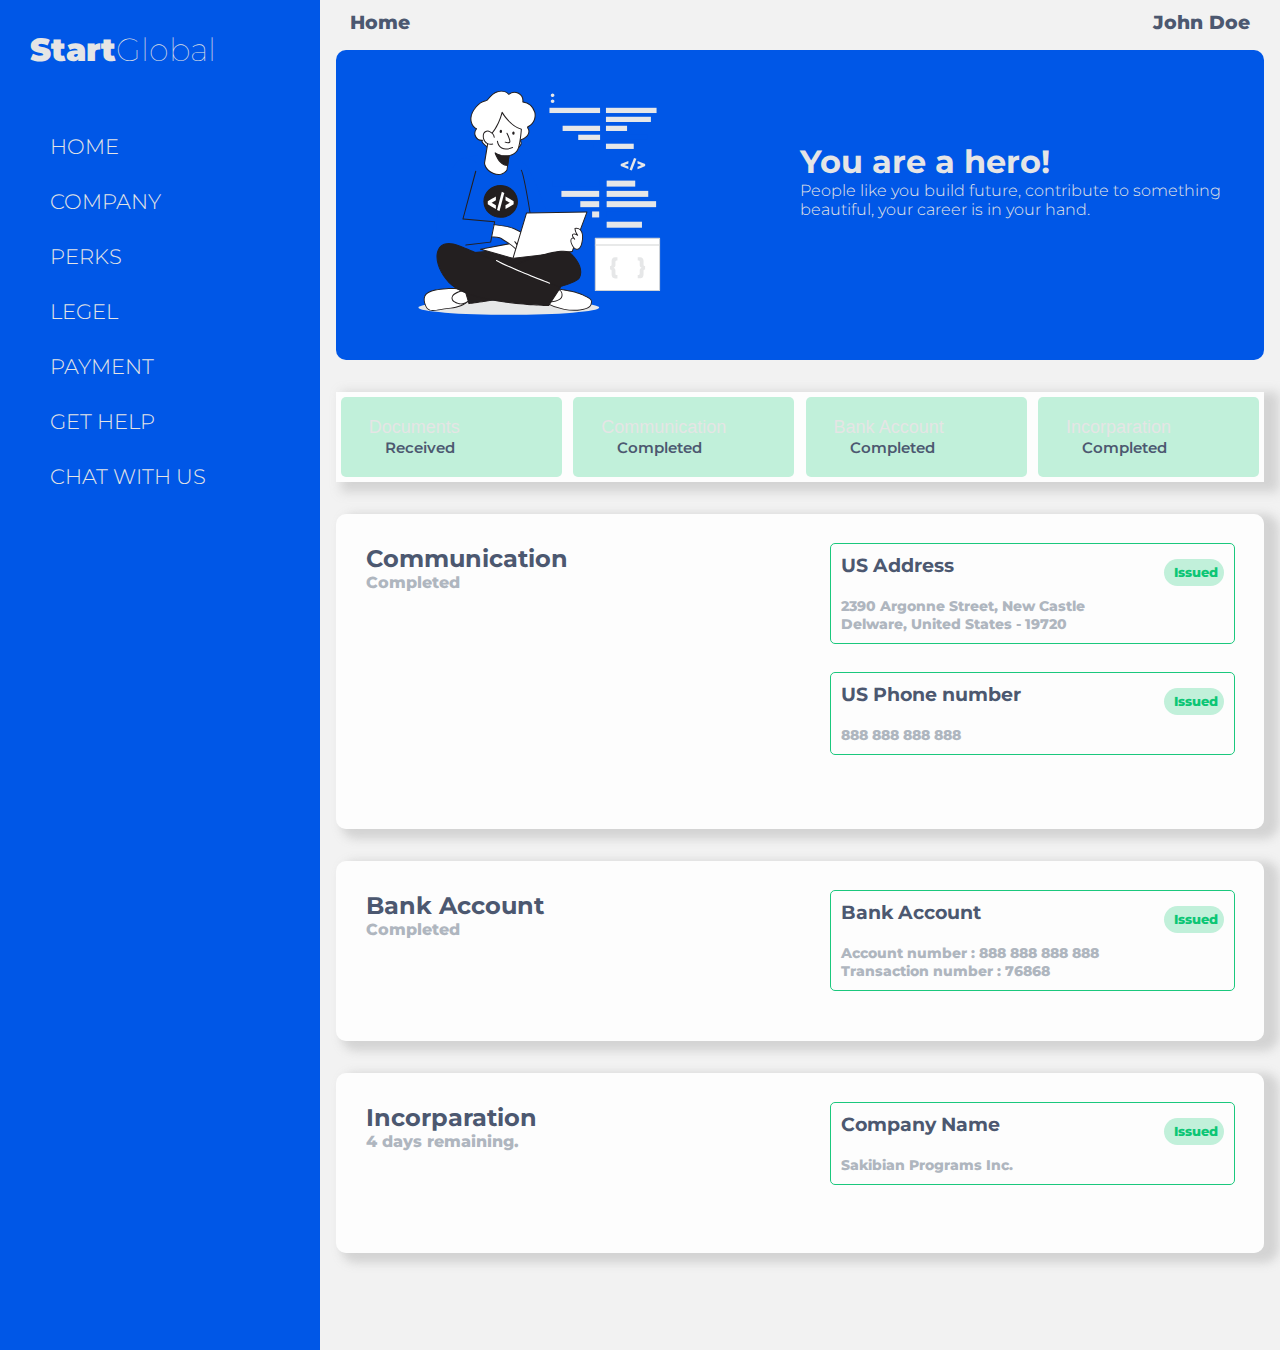
==== index.html @ 133ad94a "Initial release update will be committed soon." ====
<!DOCTYPE html>
<html lang="en">
<head>
  <meta charset="UTF-8">
  <meta http-equiv="X-UA-Compatible" content="IE=edge">
  <meta name="viewport" content="width=device-width, initial-scale=1.0">
  <link rel="stylesheet" href="https://cdnjs.cloudflare.com/ajax/libs/font-awesome/5.15.3/css/all.min.css" integrity="sha512-iBBXm8fW90+nuLcSKlbmrPcLa0OT92xO1BIsZ+ywDWZCvqsWgccV3gFoRBv0z+8dLJgyAHIhR35VZc2oM/gI1w==" crossorigin="anonymous" />
  <link rel="stylesheet" href="style.css">
  <title>QuickPay</title>
</head>
<body>
  <div class="container">
    <div id="sidebar">
      <h1 class="title"><i class="fab fa-google"></i> Start<span class="title-weight">Global</span></h1>
      <ul class="sidebar-ul">
        <li class="sidebar-links"><a href="home.html"><i class="fas fa-home"></i> Home</a></li>
        <li class="sidebar-links"><a href="#"><i class="far fa-building"></i> Company</a></li>
        <li class="sidebar-links"><a href="#"><i class="fas fa-gift"></i> Perks</a></li>
        <li class="sidebar-links"><a href="#"><i class="fas fa-balance-scale"></i> Legel</a></li>
        <li class="sidebar-links"><a href="#"><i class="fas fa-money-check-alt"></i> Payment</a></li>
        <li class="last-child">
          <li class="sidebar-links"><a href="#"><i class="far fa-comment-alt"></i> Get Help</a></li>
          <li class="sidebar-links"><a href="#"><i class="fas fa-headset"></i> Chat With Us</a></li>
        </li>
      </ul>
    </div>
    <main>
      <div class="main-container">
        <nav>
          <ul class="breadcrumb">
            <li><a href="#">Home</a></li>
          </ul>
          <ul class="user-info">
            <li><a href="#">John Doe</a></li>
          </ul>
        </nav>
        <div id="content1">
          <div class="icon card" id="content1-div">
            <svg id="_340_web_developer_flatline" data-name="#340_web_developer_flatline" xmlns="http://www.w3.org/2000/svg" viewBox="0 0 400 300" width="406" height="306" class="illustration styles_illustrationTablet__1DWOa"><ellipse cx="170.24" cy="252.92" rx="89.05" ry="7.27" fill="#e6e7e8"></ellipse><rect x="255.49" y="184.67" width="63.32" height="51.59" fill="#fff"></rect><path d="M318.81,236.77H255.49a.5.5,0,0,1-.5-.5v-51.6a.5.5,0,0,1,.5-.5h63.32a.51.51,0,0,1,.5.5v51.6A.51.51,0,0,1,318.81,236.77Zm-62.82-1h62.32v-50.6H256Z" fill="#d1d3d4"></path><path d="M318.81,191.8H255.49a.5.5,0,0,1-.5-.5.5.5,0,0,1,.5-.5h63.32a.5.5,0,0,1,.5.5A.51.51,0,0,1,318.81,191.8Z" fill="#d1d3d4"></path><path d="M144.34,88.28a7,7,0,0,1-5.86-11.45c-3.82-1.76-5.84-6.28-5.56-10.47s2.49-8,5.25-11.22c2.27-2.63,5.12-5,8.53-5.65a5.6,5.6,0,0,0,1.86-.52,4.77,4.77,0,0,0,1.18-1.19c2.49-3.18,5.56-6.1,9.4-7.38s8.54-.55,11.11,2.58a8.4,8.4,0,0,1,13.84,7.4,14.47,14.47,0,0,1,11.72,10.07c1.43,5.26-1,11.44-5.85,13.93-.56.29-1.23.67-1.21,1.29a1.87,1.87,0,0,0,.48,1c1.56,2.23.78,5.46-1,7.48s-4.44,3.09-7,4.11A3.92,3.92,0,0,1,182,92.7a8.36,8.36,0,0,1-3.32,3.48c-5.56,3.59-12.44,2.47-18.67,2.6-5.75.12-11.46-3.55-15.27-7.71C144,90.28,143.41,88.84,144.34,88.28Z" fill="#fff"></path><path d="M166.9,99.35c-1,0-2,0-2.92,0-1.3,0-2.66-.06-3.94,0-5.22.09-11-2.84-15.66-7.87a3.43,3.43,0,0,1-1-2.51.36.36,0,0,1,0-.11A7.46,7.46,0,0,1,137.72,77c-3.45-1.9-5.6-6.19-5.3-10.67.25-3.83,2.06-7.7,5.37-11.52,2.88-3.32,5.76-5.22,8.82-5.81l.34-.06a2.86,2.86,0,0,0,2.36-1.42c3.14-4,6.29-6.46,9.67-7.59,4.17-1.39,8.74-.42,11.33,2.35A8.91,8.91,0,0,1,184.64,50,15,15,0,0,1,196.3,60.32c1.52,5.59-1.17,12-6.11,14.51-.5.25-.95.53-.94.83a1.31,1.31,0,0,0,.29.56l.09.13c1.78,2.52.77,6.05-1.08,8.09a17.28,17.28,0,0,1-6.46,4,4.66,4.66,0,0,1,.38,4.49A8.64,8.64,0,0,1,179,96.6C175.29,99,171.09,99.35,166.9,99.35Zm-5.75-1.08c.95,0,1.91,0,2.85,0,5,.1,10.15.21,14.42-2.55a7.71,7.71,0,0,0,3.13-3.26,3.41,3.41,0,0,0-.65-3.9.5.5,0,0,1-.17-.46.51.51,0,0,1,.31-.39c2.34-.94,5-2,6.77-4,1.59-1.75,2.48-4.75,1-6.85l-.09-.11a2,2,0,0,1-.48-1.12c0-1,.95-1.48,1.48-1.75,4.54-2.34,7-8.2,5.6-13.36A14,14,0,0,0,184,50.88a.5.5,0,0,1-.42-.56,7.92,7.92,0,0,0-13-7,.49.49,0,0,1-.37.12.48.48,0,0,1-.34-.18c-2.25-2.74-6.6-3.74-10.56-2.41-3.19,1.06-6.19,3.42-9.17,7.21a5.1,5.1,0,0,1-1.31,1.31,4.65,4.65,0,0,1-1.7.52l-.32.06c-2.83.55-5.53,2.34-8.26,5.48-3.16,3.65-4.88,7.33-5.12,10.93-.29,4.32,1.87,8.42,5.27,10a.51.51,0,0,1,.28.34.5.5,0,0,1-.11.43,6.47,6.47,0,0,0,5.44,10.63.49.49,0,0,1,.52.35.5.5,0,0,1-.22.58.43.43,0,0,0-.22.34,2.45,2.45,0,0,0,.74,1.69c4.42,4.82,10,7.64,14.89,7.54Z" fill="#231f20"></path><path d="M215.76,234.73c2.29,0,19.36,1.85,27.35,5.82s9.72,4.28,8.1,9.64-15.69,6.68-26.4,4.66a72.26,72.26,0,0,1-19.75-7.18Z" fill="#fff"></path><path d="M234.91,256.28a54.49,54.49,0,0,1-10.18-1,73.08,73.08,0,0,1-19.89-7.22.5.5,0,0,1-.23-.32.45.45,0,0,1,.1-.37l10.7-12.94a.42.42,0,0,1,.34-.17h.1c2.79,0,19.46,1.9,27.46,5.87l1.8.89c6.41,3.14,8.14,4,6.54,9.3C250.64,253.68,244.06,256.28,234.91,256.28Zm-29.14-8.75a72.34,72.34,0,0,0,19.13,6.87c10.75,2,24.39.58,25.88-4.34,1.37-4.56.38-5.05-6.07-8.21l-1.8-.89c-7.63-3.79-23.95-5.72-26.94-5.78Z" fill="#231f20"></path><path d="M218.05,234.68a6.16,6.16,0,0,1,4.61,7c-.75,5.69-12.78,5.93-13.47,6S218.05,234.68,218.05,234.68Z" fill="#fff"></path><path d="M209.19,248a.53.53,0,0,1-.44-.26c-.15-.3-.39-.76,8.93-13.37a.45.45,0,0,1,.48-.17c.05,0,5.75,1.43,5,7.46-.76,5.79-11.72,6.3-13.91,6.34Zm9-12.83c-2.93,4-7.29,10-8.38,11.9,2.74-.13,11.75-.9,12.36-5.53A5.6,5.6,0,0,0,218.23,235.21Z" fill="#231f20"></path><path d="M128.89,247.71c-.35.18-3.62,4.43-17.88,6.13s-19.55,4.77-22.73-2.72-1-12.33,6-14.47,26.39-3.91,30.19-.33S128.89,247.71,128.89,247.71Z" fill="#fff"></path><path d="M95.32,256.38c-3.53,0-5.8-1.18-7.46-5.08s-1.91-7.25-.7-9.84c1.12-2.4,3.48-4.17,7-5.24,6.58-2,26.57-4.06,30.63-.23,3.89,3.66,4.51,11.36,4.54,11.68a.48.48,0,0,1-.22.43l-.14.12c-4.11,3.74-12,5.37-17.92,6.07-3.07.37-5.71.8-8,1.18A52.64,52.64,0,0,1,95.32,256.38Zm18.46-21.66c-6.85,0-15.15,1.09-19.33,2.37-3.28,1-5.46,2.6-6.46,4.76-1.1,2.34-.86,5.4.71,9.09,2.35,5.55,5.82,5,14.18,3.63,2.34-.38,5-.81,8.08-1.18,5.78-.69,13.49-2.27,17.42-5.85l0,0c-.14-1.31-1-7.78-4.23-10.86C122.71,235.26,118.6,234.72,113.78,234.72Z" fill="#231f20"></path><path d="M133.44,244.65s-6.47,5.4-10.78,4.76-10.27-3-7.87-7.65,17.85-7.45,17.85-7.45Z" fill="#fff"></path><path d="M123.4,249.92a5.42,5.42,0,0,1-.81-.06c-3.23-.48-7.13-1.86-8.38-4.31a4.18,4.18,0,0,1,.17-4c2.48-4.82,17.54-7.57,18.18-7.69a.46.46,0,0,1,.36.09.48.48,0,0,1,.18.33l.8,10.33a.47.47,0,0,1-.16.39C133.48,245.21,127.79,249.92,123.4,249.92Zm8.83-15.06c-2.65.52-15,3.15-17,7.11a3.29,3.29,0,0,0-.18,3.17c1.1,2.13,4.7,3.37,7.71,3.82,3.67.55,9.18-3.67,10.24-4.51Z" fill="#231f20"></path><path d="M211.16,199.29s-6.82,26.6-31.71,31.68-37.77,3.74-46.59-13.06-3-27.08-3-27.08l78.55-1.56Z" fill="#231f20"></path><path d="M158.92,234.08c-12,0-20.33-4.18-26.51-15.94-8.84-16.85-3.21-27.13-3-27.56a.5.5,0,0,1,.43-.25l78.55-1.56a.49.49,0,0,1,.5.37l2.72,10a.57.57,0,0,1,0,.26c-.07.27-7.18,27-32.1,32.05C171.64,233.08,164.83,234.08,158.92,234.08Zm-28.73-42.76c-.78,1.65-4.72,11.43,3.11,26.36,8.95,17,22,17.72,46,12.8,23.43-4.78,30.74-29.23,31.29-31.19l-2.59-9.51Z" fill="#231f20"></path><path d="M124,199.53s-12.87-41.6-11.18-67.67,11.38-27,24.6-28.47c5.87-.66,37.14-5.29,48.85,8.49s32.32,78.32,32.32,78.32Z" fill="#0057e7"></path><path d="M170.45,103.46l-2,13.92s-4.38,7.19-13.15,3.55-8.94-10.35-8.94-10.35l4.16-25.72s9.25-8.3,13.14-24.16c0,0,7.75,13.52,19,16.56,0,0-.75,11.23-2.76,18.19C177.9,102.18,170.59,103.38,170.45,103.46Z" fill="#fff"></path><path d="M160,122.45a12.76,12.76,0,0,1-4.94-1.06c-9-3.72-9.24-10.51-9.25-10.8L150,84.78a.55.55,0,0,1,.16-.3c.09-.08,9.18-8.38,13-23.9a.52.52,0,0,1,.42-.37.5.5,0,0,1,.5.24c.08.14,7.79,13.38,18.68,16.32a.5.5,0,0,1,.37.52c0,.11-.78,11.37-2.78,18.3-1.65,5.71-7,7.67-9.44,8.27l-2,13.59a.6.6,0,0,1-.06.19A11,11,0,0,1,160,122.45ZM151,85.1l-4.14,25.56c0,.16.3,6.34,8.64,9.81,7.79,3.23,12-2.52,12.48-3.27l2-13.81a.47.47,0,0,1,.25-.36.78.78,0,0,1,.3-.1c2.15-.51,7.33-2.28,8.87-7.62,1.76-6.09,2.56-15.61,2.71-17.68-9.4-2.76-16.22-12.45-18.26-15.66C160.05,76.05,152.08,84,151,85.1Zm17.46,32.28h0Z" fill="#231f20"></path><path d="M155.91,85.25a6,6,0,0,0-1.52-3.5,10.51,10.51,0,0,0-2.94-2.12,4.55,4.55,0,0,0-1.87-.65,3.8,3.8,0,0,0-1.37.27,4.68,4.68,0,0,0-2.56,2,5.45,5.45,0,0,0-.53,2.59,11.08,11.08,0,0,0,.26,2.88,7.3,7.3,0,0,0,9,5.28" fill="#fff"></path><path d="M152.48,92.71a7.81,7.81,0,0,1-7.58-5.9,10.89,10.89,0,0,1-.28-3,6,6,0,0,1,.59-2.82A5.14,5.14,0,0,1,148,78.78a4.42,4.42,0,0,1,1.56-.3,5,5,0,0,1,2.09.71,11.07,11.07,0,0,1,3.07,2.22,6.52,6.52,0,0,1,1.65,3.8.51.51,0,0,1-.46.54.52.52,0,0,1-.54-.46A5.53,5.53,0,0,0,154,82.08a9.93,9.93,0,0,0-2.81-2,4,4,0,0,0-1.65-.6,3.15,3.15,0,0,0-1.18.24,4.25,4.25,0,0,0-2.3,1.73,5.09,5.09,0,0,0-.46,2.36,9.72,9.72,0,0,0,.25,2.75,6.81,6.81,0,0,0,8.36,4.92.5.5,0,0,1,.61.35.5.5,0,0,1-.36.61A7.48,7.48,0,0,1,152.48,92.71Z" fill="#231f20"></path><path d="M168.48,81.28s3.93,7.75,2.64,8.86-4.39-.11-4.39-.11" fill="#fff"></path><path d="M169.51,91.11a9.06,9.06,0,0,1-3-.61.5.5,0,0,1-.28-.65.51.51,0,0,1,.65-.28c.73.28,3,.93,3.87.19.53-.44-.79-4.38-2.75-8.26a.49.49,0,0,1,.22-.67.51.51,0,0,1,.67.22c1.23,2.44,3.95,8.24,2.52,9.47A3,3,0,0,1,169.51,91.11Z" fill="#231f20"></path><ellipse cx="162.41" cy="79.44" rx="1.68" ry="1.2" transform="translate(70.03 234.85) rotate(-85.34)" fill="#231f20"></ellipse><ellipse cx="174.8" cy="81.15" rx="1.68" ry="1.2" transform="translate(80.88 249.44) rotate(-85.74)" fill="#231f20"></ellipse><path d="M167.46,97.31a9.49,9.49,0,0,1-4.41-1c-2.39-1.25-3.92-3.64-4.55-7.1a.5.5,0,0,1,.41-.58.51.51,0,0,1,.58.4c.56,3.14,1.92,5.29,4,6.39,4.2,2.2,10.11-.46,10.17-.49a.5.5,0,0,1,.66.25.49.49,0,0,1-.25.66A17.74,17.74,0,0,1,167.46,97.31Z" fill="#231f20"></path><path d="M170.45,103.46s-9,.74-13.64-2.92c0,0,3.95,12.5,12.25,12.46Z" fill="#231f20"></path><path d="M169,113.5c-8.54,0-12.52-12.29-12.69-12.81a.51.51,0,0,1,.2-.56.48.48,0,0,1,.59,0c4.47,3.49,13.2,2.82,13.29,2.81a.5.5,0,0,1,.53.57l-1.39,9.55A.53.53,0,0,1,169,113.5Zm-11.2-11.7c1.27,3.13,4.87,10.38,10.81,10.69l1.23-8.49C167.92,104.08,162,104.14,157.82,101.8Z" fill="#231f20"></path><path d="M127.51,105.71c-18.47-2.3-35.81,76.11-25.73,83.56,15.72,11.63,63.7-4.25,63.7-4.25l-4.8-20.69s-34.63,1.65-35.26-5.46,19.35-40.44,16.55-45.3S127.51,105.71,127.51,105.71Z" fill="#0057e7"></path><path d="M192,164.91a.44.44,0,0,1-.45-.39c-2.38-16.72-7.6-44.72-9.29-46.36a.46.46,0,0,1,.64-.66c2.17,2.11,7.75,34.23,9.55,46.89a.46.46,0,0,1-.39.52Z" fill="#231f20"></path><polygon points="174.33 204.47 142.45 195.54 201 184.53 232.69 197.81 174.33 204.47" fill="#fff"></polygon><path d="M174.33,205a.3.3,0,0,1-.13,0L142.32,196a.5.5,0,0,1,0-1l58.55-11a.45.45,0,0,1,.28,0l31.69,13.28a.5.5,0,0,1,.3.53.5.5,0,0,1-.44.43L174.39,205Zm-29.68-9.33L174.37,204l56.36-6.43-29.79-12.48Z" fill="#231f20"></path><path d="M155.52,171.48c7,.77,13.49,1.27,20,4a49.08,49.08,0,0,1,10.46,6,33.69,33.69,0,0,1,4.59,3.92c1.12,1.22.76,2.41-1.12,1.82a22.73,22.73,0,0,1-6.14-3,65.14,65.14,0,0,1,11.87,12.67c.38.54.75,1.31.3,1.79s-1.45,0-2-.5l-9.89-9.38a31.37,31.37,0,0,1,6.59,7.92c.25.43.49,1,.23,1.39-.44.73-1.56.18-2.16-.43a71.83,71.83,0,0,1-8.05-9.7l5.34,8a1.18,1.18,0,0,1-1.51.73,3.43,3.43,0,0,1-1.47-1.16l-6.47-7.43,3.82,5.26c.6.82,1.2,2,.51,2.77s-2.25,0-3.13-.78a64.78,64.78,0,0,0-11.59-8.43c-1.51-.89-2.8-2.1-4.47-2.61-2.4-.74-5.4-.64-7.9-.92" fill="#fff"></path><path d="M195,199.36a2.92,2.92,0,0,1-1.76-.86l-3.2-3c.21.33.42.67.61,1a1.83,1.83,0,0,1,.23,1.86,1.14,1.14,0,0,1-.86.56,2.73,2.73,0,0,1-2-.91c-.66-.66-1.3-1.33-1.93-2a.45.45,0,0,1,0,.11,1.34,1.34,0,0,1-.64.89,1.84,1.84,0,0,1-1.45.19,3.78,3.78,0,0,1-1.68-1.3l-1.18-1.35a1.89,1.89,0,0,1-.28,2,1.59,1.59,0,0,1-1.14.53A4.32,4.32,0,0,1,177,195.7a62.86,62.86,0,0,0-11.5-8.36c-.51-.3-1-.64-1.48-1a10.58,10.58,0,0,0-2.89-1.6,23.73,23.73,0,0,0-5.33-.72c-.86-.05-1.7-.1-2.49-.18a.46.46,0,0,1-.4-.51.45.45,0,0,1,.5-.4c.78.08,1.6.13,2.44.18a24.36,24.36,0,0,1,5.55.75,11.93,11.93,0,0,1,3.14,1.72c.46.33.93.65,1.42.94A64.73,64.73,0,0,1,177.63,195a3.7,3.7,0,0,0,2,1.05.69.69,0,0,0,.49-.23c.54-.59-.2-1.74-.54-2.21l-3.82-5.25a.44.44,0,0,1,.08-.62.45.45,0,0,1,.63,0l6.48,7.43a2.94,2.94,0,0,0,1.25,1,.92.92,0,0,0,.71-.09.45.45,0,0,0,.16-.14l-5.21-7.83a.45.45,0,0,1,.75-.51,72.39,72.39,0,0,0,8,9.64,2,2,0,0,0,1.25.64.22.22,0,0,0,.19-.12c.11-.17,0-.49-.23-.93a30.72,30.72,0,0,0-4.29-5.7l-2.23-2.12a.46.46,0,0,1,.62-.67c.79.68,1.54,1.39,2.26,2.14l7.64,7.25a1.88,1.88,0,0,0,1.15.62.25.25,0,0,0,.21-.1c.23-.24,0-.78-.33-1.22a64.78,64.78,0,0,0-11.78-12.58.46.46,0,0,1,.55-.73,22,22,0,0,0,6,2.94c.7.22,1.07.13,1.14,0s0-.57-.49-1.09a32.21,32.21,0,0,0-4.53-3.86,48.35,48.35,0,0,0-10.36-5.93c-5.87-2.45-11.74-3.08-18-3.75l-1.95-.22a.45.45,0,0,1-.4-.5.45.45,0,0,1,.5-.4l2,.21c6.29.68,12.22,1.32,18.21,3.82a49.11,49.11,0,0,1,10.56,6,33.78,33.78,0,0,1,4.66,4c.72.78.94,1.63.58,2.2-.21.32-.77.8-2.18.36a21.32,21.32,0,0,1-2.39-.89,65.86,65.86,0,0,1,8.63,9.86c.69,1,.78,1.81.27,2.37a1.19,1.19,0,0,1-.86.39Z" fill="#231f20"></path><polygon points="232.69 197.81 247.28 158.76 187.69 159.94 174.33 204.47 232.69 197.81" fill="#fff"></polygon><path d="M174.33,205a.48.48,0,0,1-.38-.18.51.51,0,0,1-.1-.46l13.36-44.53a.52.52,0,0,1,.47-.36l59.59-1.18a.51.51,0,0,1,.42.21.54.54,0,0,1,.06.46l-14.59,39a.51.51,0,0,1-.42.33L174.39,205Zm13.74-44.54-13,43.46,57.3-6.54,14.22-38.08Zm44.62,37.38h0Z" fill="#231f20"></path><path d="M229.51,198.17S245.68,211.3,240,223.34,131,249.14,131,249.14l-4.65-15.74S207.4,192,229.51,198.17Z" fill="#231f20"></path><path d="M131,249.64a.51.51,0,0,1-.48-.36l-4.65-15.74a.48.48,0,0,1,.25-.58c.2-.11,20.53-10.46,43.31-19.94,30.65-12.75,50.9-17.91,60.18-15.33a.5.5,0,0,1,.19.1,43.84,43.84,0,0,1,7.46,8.17c4.46,6.42,5.54,12.5,3.12,17.6-5.78,12.14-105.09,25.51-109.31,26.07Zm-4.06-16,4.42,14.92c7.22-1,102.75-14.18,108.12-25.45,5.28-11.12-9-23.49-10.24-24.5C208.22,193,133,230.64,127,233.66Z" fill="#231f20"></path><path d="M121,192.14s80.23,32.44,100.12,41L209.56,251s-74.08-1.45-95.32-20.06S94.41,181.35,121,192.14Z" fill="#231f20"></path><path d="M209.56,251.52h0c-.18,0-18.79-.39-39.75-3.05-28.2-3.59-47-9.35-55.89-17.14-11.12-9.74-18.91-26.84-12.79-36.77,2-3.3,7.34-8.05,20.08-2.89h0c.8.33,80.46,32.55,100.13,41a.48.48,0,0,1,.28.31.52.52,0,0,1-.06.42L210,251.29A.5.5,0,0,1,209.56,251.52ZM111.15,190.4c-4.11,0-7.26,1.58-9.18,4.68-4.72,7.67-.79,23.77,12.6,35.5,20.21,17.71,89.73,19.81,94.72,19.93l11.1-17.15c-20.54-8.8-98.77-40.44-99.57-40.76h0A26.24,26.24,0,0,0,111.15,190.4Z" fill="#231f20"></path><path d="M233,182.22a2.84,2.84,0,0,0,.58,1.26l1.56,2.33a1.69,1.69,0,0,0-2.32-1.16,2.73,2.73,0,0,0-1.43,2.47,7.86,7.86,0,0,0,.7,2.91c1.11,2.88,3.62,7.09,7.25,4.91,2.46-1.48,3.14-6.7,3.49-9.3.69-5.12-.88-11.7-7.46-10.7a12.66,12.66,0,0,0,2.7,6.91C237,180.81,232.67,179.2,233,182.22Z" fill="#fff"></path><path d="M237.33,196a3.44,3.44,0,0,1-1.18-.2c-2.37-.81-3.85-3.86-4.52-5.61a8.4,8.4,0,0,1-.73-3.08,3.12,3.12,0,0,1,1.71-2.87,1.89,1.89,0,0,1,.78-.17l-.22-.33a3.25,3.25,0,0,1-.66-1.48,1.82,1.82,0,0,1,1-2,4.26,4.26,0,0,1,3.1.23,13,13,0,0,1-1.68-5.48.47.47,0,0,1,.39-.49,6.32,6.32,0,0,1,5.67,1.56c2.35,2.32,2.74,6.5,2.31,9.65-.39,2.88-1.09,8.05-3.71,9.63A4.23,4.23,0,0,1,237.33,196Zm-3.88-11a1.19,1.19,0,0,0-.47.09,2.27,2.27,0,0,0-1.16,2.06,7.28,7.28,0,0,0,.66,2.74c.5,1.28,1.88,4.35,4,5.07a3,3,0,0,0,2.62-.39c2.25-1.35,2.93-6.43,3.26-8.87.41-3,.08-6.9-2-9a5.29,5.29,0,0,0-4.47-1.37,12.25,12.25,0,0,0,2.57,6.23.45.45,0,0,1-.05.62.46.46,0,0,1-.63,0c-.67-.66-2.88-1.6-3.87-1.12-.22.1-.5.33-.43,1.11h0a2.71,2.71,0,0,0,.5,1.06l.84,1.24a1.78,1.78,0,0,1,.8,1.29.46.46,0,0,1-.3.48.45.45,0,0,1-.53-.18l-.62-.92A1.43,1.43,0,0,0,233.45,185Z" fill="#231f20"></path><path d="M210.47,229.44a.63.63,0,0,1-.19,0c-1.75-.68-43.11-16.69-52.43-22.4a.52.52,0,0,1-.17-.71.51.51,0,0,1,.71-.17c9.24,5.66,51.83,22.15,52.26,22.31a.52.52,0,0,1,.3.67A.51.51,0,0,1,210.47,229.44Z" fill="#fff"></path><ellipse cx="162.23" cy="148.51" rx="16.51" ry="15.63" fill="#231f20"></ellipse><path d="M162.23,164.63c-9.38,0-17-7.23-17-16.12s7.63-16.13,17-16.13,17,7.24,17,16.13S171.61,164.63,162.23,164.63Zm0-31.25c-8.83,0-16,6.79-16,15.13s7.18,15.12,16,15.12,16-6.78,16-15.12S171.06,133.38,162.23,133.38Z" fill="#231f20"></path><path d="M153.52,153.59l-4-2.34v-3.09l4-2.34q2-1.15,4-2.34v3.74c-.71.44-1.42.87-2.13,1.28s-1.41.83-2.13,1.28l2.13,1.18,2.13,1.19v3.78Z" fill="#fff"></path><path d="M158.65,156.92,163.36,139l2.46,1.11L161.09,158Z" fill="#fff"></path><path d="M171,145.82l4,2.34v3.09l-4,2.34-4,2.34v-3.78l2.13-1.19,2.13-1.18c-.71-.45-1.42-.88-2.13-1.28s-1.41-.84-2.13-1.28v-3.74Z" fill="#fff"></path><path d="M128,192a.5.5,0,0,1-.06-1l24-2.91,3.81-19.21L125,166.28a.49.49,0,0,1-.37-.21.48.48,0,0,1-.08-.42l12.64-47.06a.5.5,0,0,1,1,.26l-12.49,46.49,30.67,2.54a.53.53,0,0,1,.36.2.51.51,0,0,1,.09.4l-4,20.11a.51.51,0,0,1-.43.4L128,191.94Z" fill="#231f20"></path><rect x="210.3" y="56.2" width="49.86" height="5.16" fill="#e6e7e8"></rect><rect x="265.96" y="56.2" width="49.86" height="5.16" fill="#e6e7e8"></rect><rect x="230.89" y="65.04" width="29.27" height="5.16" fill="#0057e7"></rect><rect x="265.96" y="65.04" width="44.29" height="5.16" fill="#e6e7e8"></rect><rect x="223.27" y="73.89" width="36.89" height="5.16" fill="#e6e7e8"></rect><rect x="265.96" y="73.89" width="20.8" height="5.16" fill="#e6e7e8"></rect><rect x="238.65" y="82.73" width="21.52" height="5.16" fill="#e6e7e8"></rect><rect x="265.96" y="82.73" width="40.74" height="5.16" fill="#0057e7"></rect><rect x="253.31" y="91.58" width="6.85" height="5.16" fill="#0057e7"></rect><rect x="265.96" y="91.58" width="27.37" height="5.16" fill="#e6e7e8"></rect><rect x="213.48" y="127.94" width="45.82" height="5.91" fill="#0057e7"></rect><rect x="266.66" y="127.94" width="28.14" height="5.91" fill="#e6e7e8"></rect><rect x="222.09" y="138.06" width="37.2" height="5.91" fill="#e6e7e8"></rect><rect x="266.66" y="138.06" width="40.97" height="5.91" fill="#e6e7e8"></rect><rect x="240.69" y="148.19" width="18.6" height="5.91" fill="#e6e7e8"></rect><rect x="266.66" y="148.19" width="48.72" height="5.91" fill="#e6e7e8"></rect><rect x="252.32" y="158.32" width="6.97" height="5.91" fill="#e6e7e8"></rect><rect x="266.66" y="158.32" width="51.78" height="5.91" fill="#0057e7"></rect><rect x="266.66" y="168.44" width="34.78" height="5.91" fill="#e6e7e8"></rect><path d="M284.29,115.12l-3.76-1.5v-2l3.76-1.5,3.76-1.5V111c-.68.29-1.35.56-2,.82s-1.34.53-2,.82l2,.76,2,.76v2.42Z" fill="#e6e7e8"></path><path d="M289.16,117.25l4.46-11.47,2.34.7L291.47,118Z" fill="#e6e7e8"></path><path d="M300.82,110.15c1.25.5,2.51,1,3.76,1.5v2l-3.76,1.5-3.76,1.5V114.2l2-.76,2-.76c-.68-.29-1.35-.56-2-.82s-1.34-.53-2-.82v-2.39Z" fill="#e6e7e8"></path><path d="M211.61,43.9a1.53,1.53,0,0,1,.15-.67,1.57,1.57,0,0,1,.39-.56,1.85,1.85,0,0,1,.57-.36,1.87,1.87,0,0,1,.71-.14,1.75,1.75,0,0,1,.67.14,1.92,1.92,0,0,1,.56.36,1.85,1.85,0,0,1,.38.56,1.67,1.67,0,0,1,.14.67,1.72,1.72,0,0,1-.14.68,1.83,1.83,0,0,1-.38.53,1.86,1.86,0,0,1-1.23.5,1.87,1.87,0,0,1-.71-.14,1.68,1.68,0,0,1-.57-.36,1.55,1.55,0,0,1-.39-.53A1.57,1.57,0,0,1,211.61,43.9Zm0,5.86a1.73,1.73,0,0,1,.54-1.22,1.7,1.7,0,0,1,.57-.37,1.87,1.87,0,0,1,.71-.13,1.74,1.74,0,0,1,.67.13,1.76,1.76,0,0,1,.56.37,1.8,1.8,0,0,1,.38.55,1.7,1.7,0,0,1,0,1.35,1.75,1.75,0,0,1-.38.54,1.92,1.92,0,0,1-.56.36,1.74,1.74,0,0,1-.67.13,1.87,1.87,0,0,1-.71-.13,1.85,1.85,0,0,1-.57-.36,1.5,1.5,0,0,1-.39-.54A1.54,1.54,0,0,1,211.61,49.76Z" fill="#e6e7e8"></path><path d="M270,212.16a1.77,1.77,0,0,0,1.11-.32c.28-.21.41-.65.41-1.33v-3.1a5.81,5.81,0,0,1,.2-1.52,3.81,3.81,0,0,1,.62-1.28,3.2,3.2,0,0,1,1.08-.88,3.54,3.54,0,0,1,1.6-.33h2.25v3.22h-.79a1,1,0,0,0-.93.44,1.92,1.92,0,0,0-.25,1v3.16a2.91,2.91,0,0,1-.21,1.17,2.69,2.69,0,0,1-.5.78,2.07,2.07,0,0,1-.65.47,1.72,1.72,0,0,1-.63.19v0a2.66,2.66,0,0,1,.63.2,2,2,0,0,1,.65.45,2.76,2.76,0,0,1,.71,1.95v3.17a1.86,1.86,0,0,0,.25,1,1,1,0,0,0,.93.45h.79v3.22h-2.25a3.54,3.54,0,0,1-1.6-.33,3.2,3.2,0,0,1-1.08-.88,3.91,3.91,0,0,1-.62-1.28,5.94,5.94,0,0,1-.2-1.53v-3.1a1.6,1.6,0,0,0-.41-1.32,1.77,1.77,0,0,0-1.11-.32Z" fill="#e6e7e8"></path><path d="M304.54,215.49a1.8,1.8,0,0,0-1.12.32,1.63,1.63,0,0,0-.41,1.32v3.1a5.94,5.94,0,0,1-.2,1.53,3.72,3.72,0,0,1-.62,1.28,3,3,0,0,1-1.08.88,3.54,3.54,0,0,1-1.6.33h-2.25V221h.8a1,1,0,0,0,.92-.45,1.86,1.86,0,0,0,.25-1v-3.17a2.9,2.9,0,0,1,.21-1.16,2.69,2.69,0,0,1,.51-.79,2,2,0,0,1,.64-.45,2.88,2.88,0,0,1,.64-.2v0a1.82,1.82,0,0,1-.64-.19,2,2,0,0,1-.64-.47,2.51,2.51,0,0,1-.51-.78,2.91,2.91,0,0,1-.21-1.17V208a1.92,1.92,0,0,0-.25-1,1,1,0,0,0-.92-.44h-.8V203.4h2.25a3.54,3.54,0,0,1,1.6.33,3,3,0,0,1,1.08.88,3.63,3.63,0,0,1,.62,1.28,5.81,5.81,0,0,1,.2,1.52v3.1a1.64,1.64,0,0,0,.41,1.33,1.8,1.8,0,0,0,1.12.32Z" fill="#e6e7e8"></path></svg>
          </div>
          <div class="text card" id="content1-div">
            <h1>You are a hero!</h1>
            <p>People like you build future, contribute to something beautiful, your career is in your hand.</p>
          </div>
        </div>
        <div id="content2">
          <div class="content2-card">
            <p>
              <i class="fas fa-check-circle"></i>
              <span class="title">Documents</span>
              <span class="status">Received</span>
            </p>
          </div>
          <div class="content2-card">
            <p>
              <i class="fas fa-check-circle"></i> 
              <span class="title">Communication</span>
              <span class="status">Completed</span>
            </p>
          </div>
          <div class="content2-card">
            <p>
              <i class="fas fa-check-circle"></i>
              <span class="title">Bank Account</span>
              <span class="status">Completed</span>
            </p>
          </div>
          <div class="content2-card">
            <p>
              <i class="fas fa-check-circle"></i> 
              <span class="title">Incorparation</span>
              <span class="status">Completed</span>
            </p>
          </div>
        </div>
        <div id="content3">
          <div class="card category-title">
            <h2>Communication</h2>
            <p>Completed</p>
          </div>
          <div class="card">
            <div class="card-info">
              <h3>US Address</h3>
              <span class="certified"><i class="fas fa-check"></i>Issued</span>
              <p class="us-address">
                2390 Argonne Street, New Castle <br>
                Delware, United States - 19720
              </p>
            </div>
            <div class="card-info">
              <h3>US Phone number</h3>
              <span class="certified"><i class="fas fa-check"></i>Issued</span>
              <p class="us-address">888 888 888 888</p>
            </div>
          </div>
        </div>
        <div id="content4">
          <div class="card category-title">
            <h2>Bank Account</h2>
            <p>Completed</p>
          </div>
          <div class="card">
            <div class="card-info">
              <h3>Bank Account</h3>
              <span class="certified"><i class="fas fa-check"></i>Issued</span>
              <p class="us-address">
                Account number : 888 888 888 888 <br>
                Transaction number : 76868
              </p>
            </div>
          </div>
        </div>
        <div id="content5">
          <div class="card category-title">
            <h2>Incorparation</h2>
            <p>4 days remaining.</p>
          </div>
          <div class="card">
            <div class="card-info">
              <h3>Company Name</h3>
              <span class="certified"><i class="fas fa-check"></i>Issued</span>
              <p class="us-address">
                Sakibian Programs Inc.
              </p>
            </div>
          </div>
        </div>
      </div>
    </main>
  </div>
</body>
</html>
---- style.css ----
@import url('https://fonts.googleapis.com/css2?family=Montserrat:wght@300&display=swap');
:root {
  --main-radius: 5px;
  --main-padding: 5px;
}
* {
  margin: 0;
  padding: 0;
  box-sizing: border-box;
}
.container {
  display: grid;
  height: 150vh;
  grid-template-columns: 1fr 1fr 1fr 1fr;
  grid-template-rows: 1fr;
  grid-template-areas: 
  "sidebar main main main";
  background: #f2f2f2;
  font-family: 'Montserrat', sans-serif;
  font-weight: 100;
}

#sidebar {
  background: #0057e7;
  grid-area: sidebar;
  /* border: 2px solid #0057e7;
  border-top-right-radius: 25px;
  border-bottom-right-radius: 25px; */
}

.title {
  color: #e5e5e5;
  padding: 30px;
  font-weight: 900;
}
.title-weight {
  font-weight: 100;
}

#sidebar ul {
  text-transform: uppercase;
  font-weight: 300;
  padding-top: 20px;
  list-style-type: none;
}

#sidebar li a {
  display: block;
  padding: 15px 30px;
  color: #e5e5e5;
  font-size: 1.3rem;
  text-decoration: none;
}

#sidebar li a:hover {
  background: #003ca1;
  border-top-left-radius: 25px;
  border-bottom-left-radius: 25px;
  color: #e5e5e5;
  font-weight: 600;
}

.fas, 
.far {
  margin-right: 20px;
}

main {
  grid-area: main;
}

.main-container {
  display: grid;
  height: 100vh;
  grid-template-columns: 1fr 1fr 1fr 1fr;
  grid-template-rows: 0.2fr 0.9fr 0.9fr 1fr 1fr 1fr;
  grid-template-areas: 
  "nav nav nav nav"
  "content1 content1 content1 content1"
  "content2 content2 content2 content2"
  "content3 content3 content3 content3"
  "content4 content4 content4 content4"
  "content5 content5 content5 content5";
  font-family: 'Montserrat', sans-serif;
  font-weight: 800;
  color: #4c5870;
}

nav {
  grid-area: nav;
  padding-top: 10px;
}

nav ul {
  list-style-type: none;
}

nav ul li a {
  text-decoration: none;
  color: #4c5870;
  font-size: 1.2rem;
}

nav ul.breadcrumb {
  float: left;
  margin-left: 10px;
  padding-left: 20px;
}

nav ul.user-info {
  float: right;
  margin-right: 10px;
  padding-right: 20px;
}

#content1 {
  grid-area: content1;
  color: #4c5870;
  background: #0057e7;
  margin: 1rem;
  display: grid;
  grid-template-columns: 1fr 1fr;
  grid-template-areas: "card card";
  border-radius: 10px;
}

#content1 .card {
  text-align: left;
  color: #e5e5e5;
  font-family: 'Montserrat', sans-serif;
  font-weight: 300;
  line-height: 1.2;
}

#content1 .text {
 padding-top: 20%;
}

#content2 {
  grid-area: content2;
  display: grid;
  margin: 1rem;
  grid-template-columns: 1fr 1fr 1fr 1fr;
  grid-template-rows: 1fr;
  grid-template-areas: "card card card card";
  grid-gap: 0.1rem;
  background: rgba(255,255,255, 0.8);
  box-shadow: 10px 5px 10px 5px rgba(204,204,204, 0.8);
}

#content2 .content2-card {
  background: rgba(193,240,218,255);
  color: #4c5870;
  border-radius: 5px;
  padding: 20px;
  margin: 0.3rem;
}

#content2 .content2-card .title {
  font-family: 'Franklin Gothic Medium', 'Arial Narrow', Arial, sans-serif;
  font-size: 18px;
  font-weight: 300;
  padding: 8px;
}

#content2 .content2-card .status {
  font-size: 15px;
  font-weight: 600;
  padding-left: 24px;
}


#content2 .content2-card i {
  margin: 0;
  padding: 0;
  color: #0cc675;
}

#content3 {
  grid-area: content3;
  display: grid;
  margin: 1rem;
  height: 35vh;
  grid-template-columns: 1fr 1fr;
  grid-template-rows: 1fr;
  grid-template-areas: "card card";
  grid-gap: 0.1rem;
  background: rgba(255,255,255, 0.8);
  box-shadow: 10px 5px 10px 5px rgba(204,204,204, 0.8);
  border-radius: 10px;
}

#content3 .category-title {
  padding: 30px 0 0 30px;
}

#content3 .card p {
  color: #afb6bf;
}

#content3 .card .card-info {
  margin: 1.8rem;
  border: 0.1rem solid #1bc87d;
  border-radius: 5px;
}

#content3 .card .card-info h3 {
  padding: 10px;
  text-align: left;
}

#content3 .card .certified {
  position: relative;
  top: -28px;
  margin-right: 10px;
  padding: 6px;
  float: right;
  font-size: 0.8rem;
  background: rgba(193,240,218,255);
  color: #0cc675;
  border-radius: 20px;
}

#content3 .card .certified i{
  margin: 1px;
  padding: 1px;
}

#content3 .card .certified i::before{
  padding-right: 3px;
}

#content3 .card .card-info p {
    padding: 10px;
    text-align: left;
    font-size: 0.9rem;
}

#content4 {
  grid-area: content4;
  display: grid;
  margin: 1rem;
  height: 20vh;
  grid-template-columns: 1fr 1fr;
  grid-template-rows: 1fr;
  grid-template-areas: "card card";
  grid-gap: 0.1rem;
  background: rgba(255,255,255, 0.8);
  box-shadow: 10px 5px 10px 5px rgba(204,204,204, 0.8);
  border-radius: 10px;
}

#content4 .category-title {
  padding: 30px 0 0 30px;
}

#content4 .card p {
  color: #afb6bf;
}

#content4 .card .card-info {
  margin: 1.8rem;
  border: 0.1rem solid #1bc87d;
  border-radius: 5px;
}

#content4 .card .card-info h3 {
  padding: 10px;
  text-align: left;
}

#content4 .card .certified {
  position: relative;
  top: -28px;
  margin-right: 10px;
  padding: 6px;
  float: right;
  font-size: 0.8rem;
  background: rgba(193,240,218,255);
  color: #0cc675;
  border-radius: 20px;
}

#content4 .card .certified i{
  margin: 1px;
  padding: 1px;
}

#content4 .card .certified i::before{
  padding-right: 3px;
}

#content4 .card .card-info p {
    padding: 10px;
    text-align: left;
    font-size: 0.9rem;
}


#content5 {
  grid-area: content5;
  display: grid;
  margin: 1rem;
  height: 20vh;
  grid-template-columns: 1fr 1fr;
  grid-template-rows: 1fr;
  grid-template-areas: "card card";
  grid-gap: 0.1rem;
  background: rgba(255,255,255, 0.8);
  box-shadow: 10px 5px 10px 5px rgba(204,204,204, 0.8);
  border-radius: 10px;
}

#content5 .category-title {
  padding: 30px 0 0 30px;
}

#content5 .card p {
  color: #afb6bf;
}

#content5 .card .card-info {
  margin: 1.8rem;
  border: 0.1rem solid #1bc87d;
  border-radius: 5px;
}

#content5 .card .card-info h3 {
  padding: 10px;
  text-align: left;
}

#content5 .card .certified {
  position: relative;
  top: -28px;
  margin-right: 10px;
  padding: 6px;
  float: right;
  font-size: 0.8rem;
  background: rgba(193,240,218,255);
  color: #0cc675;
  border-radius: 20px;
}

#content5 .card .certified i{
  margin: 1px;
  padding: 1px;
}

#content5 .card .certified i::before{
  padding-right: 3px;
}

#content5 .card .card-info p {
    padding: 10px;
    text-align: left;
    font-size: 0.9rem;
}
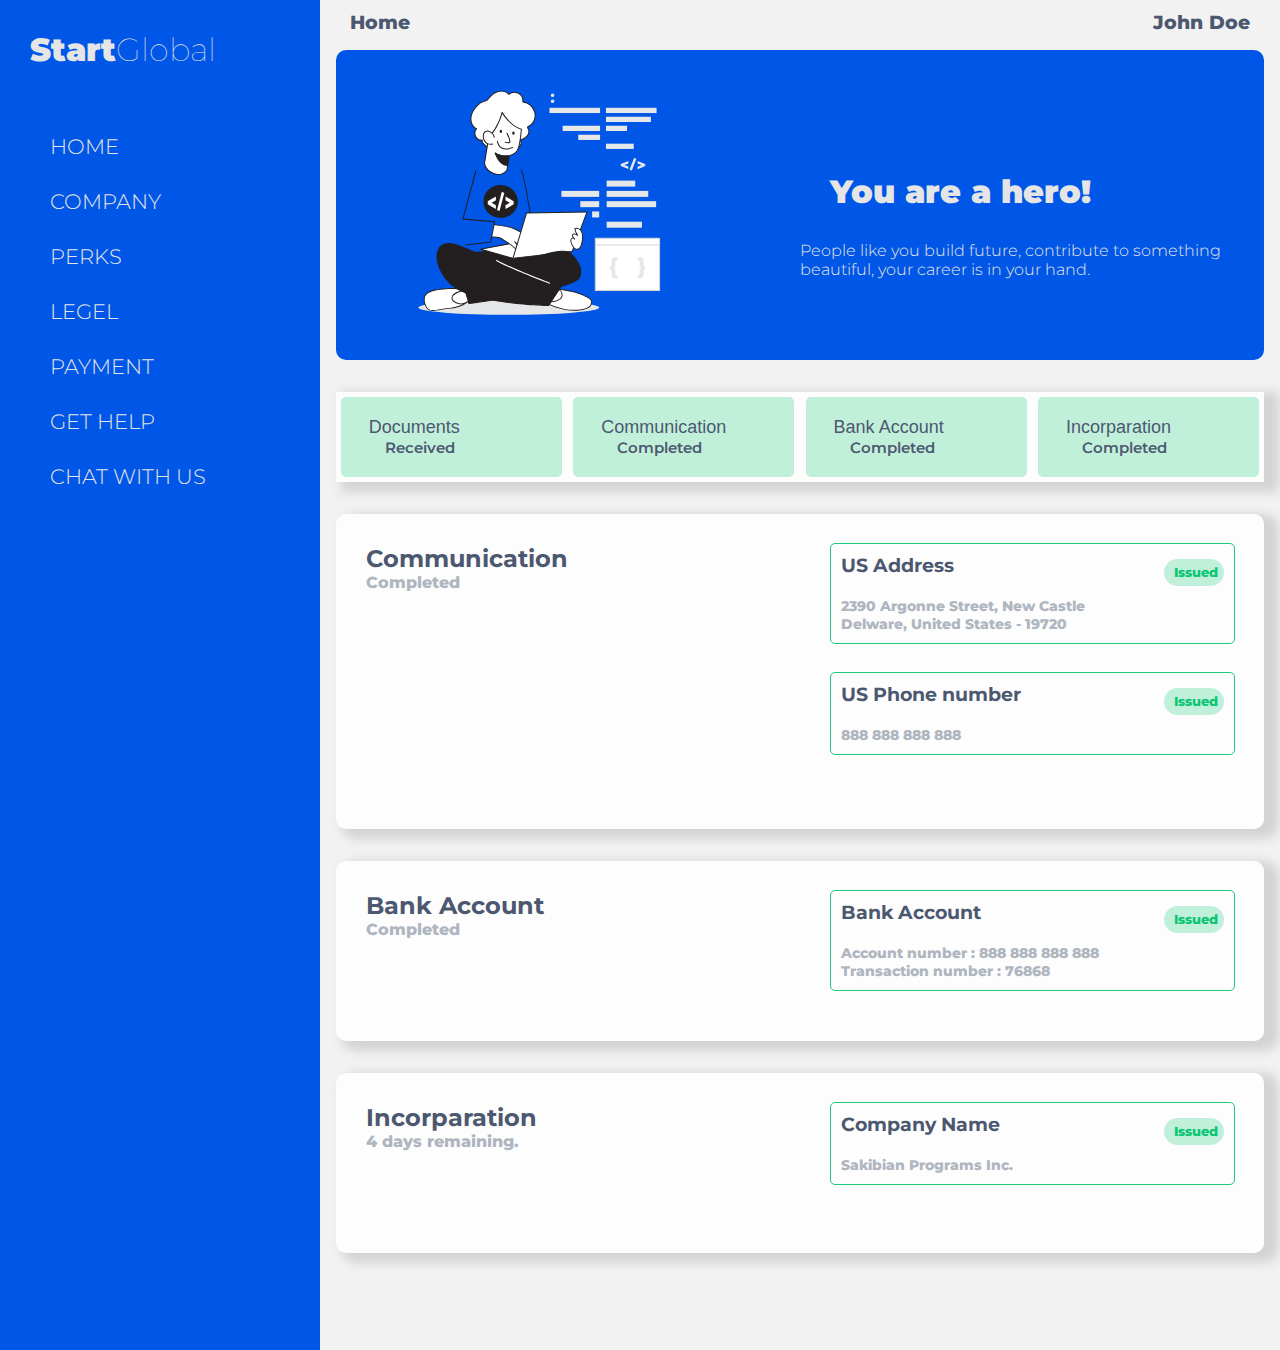
==== commit adcc51f1: "updated index.html" ====
--- a/index.html
+++ b/index.html
@@ -13,14 +13,14 @@
     <div id="sidebar">
       <h1 class="title"><i class="fab fa-google"></i> Start<span class="title-weight">Global</span></h1>
       <ul class="sidebar-ul">
-        <li class="sidebar-links"><a href="home.html"><i class="fas fa-home"></i> Home</a></li>
-        <li class="sidebar-links"><a href="#"><i class="far fa-building"></i> Company</a></li>
-        <li class="sidebar-links"><a href="#"><i class="fas fa-gift"></i> Perks</a></li>
-        <li class="sidebar-links"><a href="#"><i class="fas fa-balance-scale"></i> Legel</a></li>
-        <li class="sidebar-links"><a href="#"><i class="fas fa-money-check-alt"></i> Payment</a></li>
+        <li class="sidebar-links"><a href="index.html"><i class="fas fa-home"></i> Home</a></li>
+        <li class="sidebar-links"><a href="index.html"><i class="far fa-building"></i> Company</a></li>
+        <li class="sidebar-links"><a href="index.html"><i class="fas fa-gift"></i> Perks</a></li>
+        <li class="sidebar-links"><a href="index.html"><i class="fas fa-balance-scale"></i> Legel</a></li>
+        <li class="sidebar-links"><a href="index.html"><i class="fas fa-money-check-alt"></i> Payment</a></li>
         <li class="last-child">
-          <li class="sidebar-links"><a href="#"><i class="far fa-comment-alt"></i> Get Help</a></li>
-          <li class="sidebar-links"><a href="#"><i class="fas fa-headset"></i> Chat With Us</a></li>
+          <li class="sidebar-links"><a href="index.html"><i class="far fa-comment-alt"></i> Get Help</a></li>
+          <li class="sidebar-links"><a href="index.html"><i class="fas fa-headset"></i> Chat With Us</a></li>
         </li>
       </ul>
     </div>
--- a/style.css
+++ b/style.css
@@ -28,7 +28,7 @@
   border-bottom-right-radius: 25px; */
 }
 
-.title {
+.container h1 {
   color: #e5e5e5;
   padding: 30px;
   font-weight: 900;
